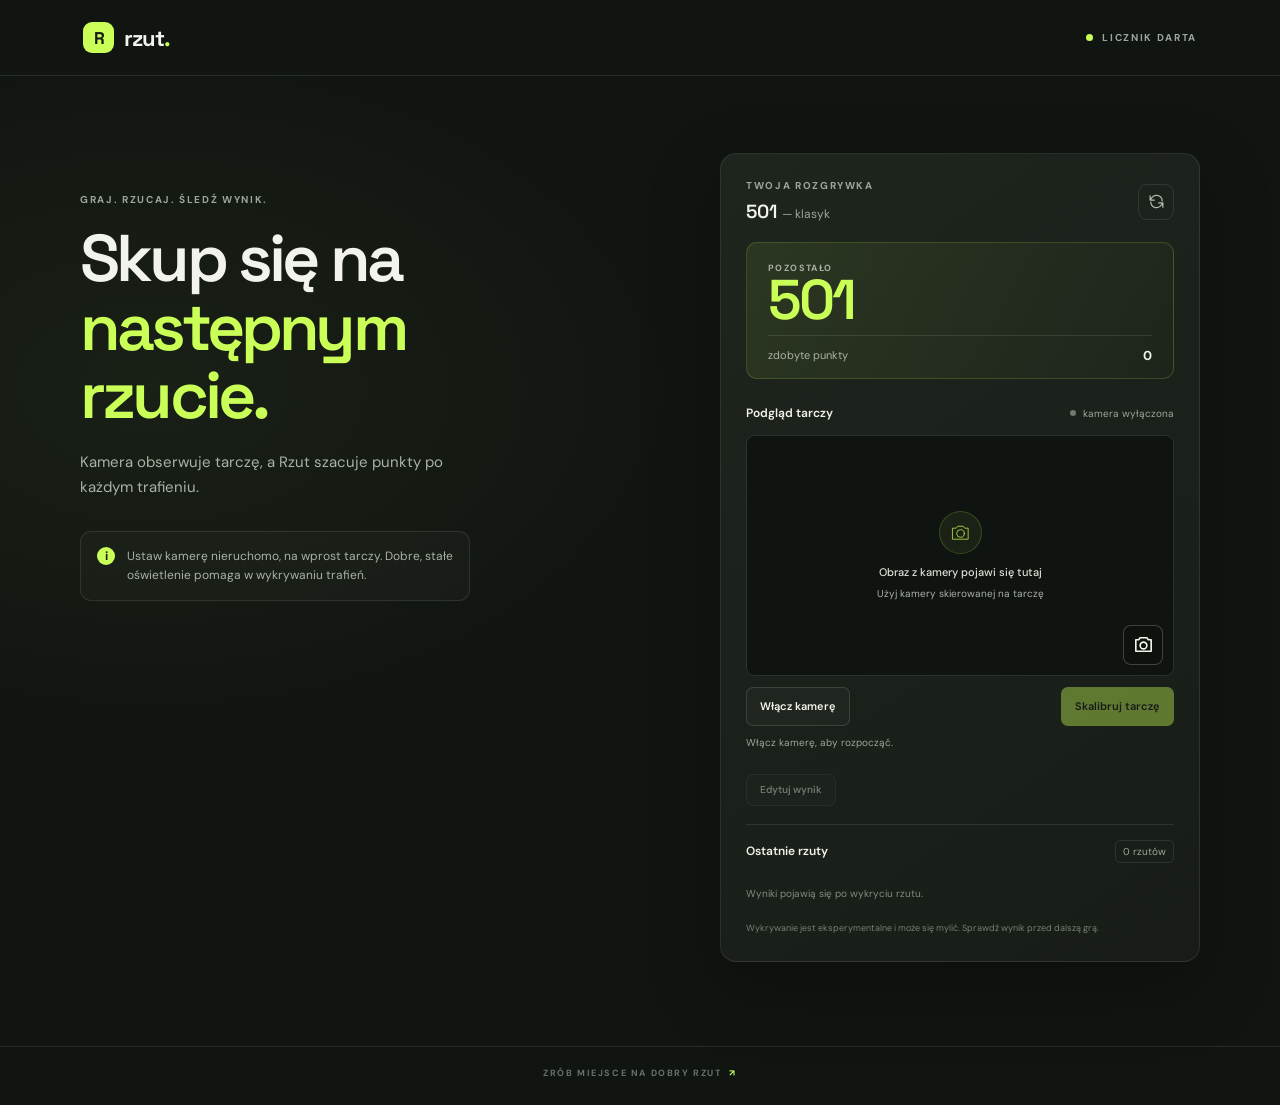
==== index.html @ 238c0f85 "Add files via upload" ====
<!doctype html>
<html lang="pl">
<head>
  <meta charset="utf-8">
  <meta name="viewport" content="width=device-width, initial-scale=1">
  <meta name="theme-color" content="#111511">
  <title>Rzut — licznik darta</title>
  <link rel="stylesheet" href="style.css">
</head>
<body>
  <header class="topbar">
    <a class="brand" href="#" aria-label="Rzut — strona główna">
      <span class="brand-mark" aria-hidden="true">R</span>
      <span>rzut<span class="brand-dot">.</span></span>
    </a>
    <span class="topbar-note"><span class="status-dot"></span> LICZNIK DARTA</span>
  </header>

  <main class="layout">
    <section class="intro">
      <p class="eyebrow">GRAJ. RZUCAJ. ŚLEDŹ WYNIK.</p>
      <h1>Skup się na<br><span>następnym rzucie.</span></h1>
      <p class="intro-copy">Kamera obserwuje tarczę, a Rzut szacuje punkty po każdym trafieniu.</p>
      <div class="camera-note">
        <span class="note-icon" aria-hidden="true">i</span>
        <p>Ustaw kamerę nieruchomo, na wprost tarczy. Dobre, stałe oświetlenie pomaga w wykrywaniu trafień.</p>
      </div>
    </section>

    <section class="game-card" aria-label="Licznik punktów darta">
      <div class="card-heading">
        <div>
          <p class="eyebrow">TWOJA ROZGRYWKA</p>
          <h2>501 <span>— klasyk</span></h2>
        </div>
        <button class="icon-button" id="resetButton" type="button" aria-label="Resetuj wynik" title="Resetuj wynik">
          <svg viewBox="0 0 24 24" aria-hidden="true"><path d="M20 11a8.1 8.1 0 0 0-14.9-4L3 10m0-6v6h6M4 13a8.1 8.1 0 0 0 14.9 4L21 14m0 6v-6h-6"/></svg>
        </button>
      </div>

      <div class="score-panel">
        <div class="score-label">POZOSTAŁO</div>
        <div class="score-value" id="remainingScore">501</div>
        <div class="score-bottom">
          <span>zdobyte punkty</span>
          <strong id="totalScore">0</strong>
        </div>
      </div>

      <div class="camera-section">
        <div class="section-title">
          <h3>Podgląd tarczy</h3>
          <span class="camera-state" id="cameraState"><span class="state-dot"></span> kamera wyłączona</span>
        </div>
        <div class="camera-frame" id="cameraFrame">
          <video id="video" autoplay muted playsinline aria-label="Podgląd z kamery"></video>
          <canvas id="overlay" aria-label="Obszar kalibracji tarczy"></canvas>
          <div class="camera-placeholder" id="cameraPlaceholder">
            <div class="camera-icon" aria-hidden="true">
              <svg viewBox="0 0 48 48"><path d="M8 15h7l3-4h12l3 4h7v23H8z"/><circle cx="24" cy="26" r="8"/></svg>
            </div>
            <strong>Obraz z kamery pojawi się tutaj</strong>
            <span>Użyj kamery skierowanej na tarczę</span>
          </div>
          <div class="camera-badge" id="cameraBadge"><span class="state-dot"></span> LIVE</div>
          <div class="zoom-popover" id="zoomPopover" hidden>
            <label class="zoom-control" for="zoomSlider">
              <span>Zoom</span>
              <output id="zoomValue" for="zoomSlider">1.0×</output>
              <input id="zoomSlider" type="range" min="1" max="3" step="0.1" value="1" aria-label="Powiększenie podglądu kamery">
            </label>
          </div>
          <button class="camera-zoom-button" id="zoomButton" type="button" aria-label="Pokaż ustawienia zoomu" aria-expanded="false" aria-controls="zoomPopover" title="Ustawienia zoomu">
            <svg viewBox="0 0 24 24" aria-hidden="true"><path d="M4 7h3l1.5-2h7L17 7h3v12H4z"/><circle cx="12" cy="13" r="3.5"/></svg>
          </button>
        </div>
        <div class="camera-actions">
          <button class="button button-secondary" id="cameraButton" type="button">Włącz kamerę</button>
          <button class="button button-primary" id="calibrateButton" type="button" disabled>Skalibruj tarczę</button>
        </div>
        <p class="status-message" id="statusMessage" role="status" aria-live="polite">Włącz kamerę, aby rozpocząć.</p>
        <div class="score-edit">
          <button class="button button-secondary" id="editScoreButton" type="button" disabled>Edytuj wynik</button>
          <form class="score-edit-form" id="scoreEditForm" hidden>
            <label for="scoreEditInput">Nowy wynik ostatniego rzutu</label>
            <div class="score-edit-controls">
              <input id="scoreEditInput" type="number" min="0" max="60" step="1" inputmode="numeric" required>
              <button class="button button-primary" type="submit">Zapisz</button>
              <button class="button button-secondary" id="cancelEditButton" type="button">Anuluj</button>
            </div>
          </form>
        </div>
      </div>

      <div class="history-section">
        <div class="section-title">
          <h3>Ostatnie rzuty</h3>
          <span class="throw-count"><span id="throwCount">0</span> rzutów</span>
        </div>
        <ol class="throw-list" id="throwList">
          <li class="empty-history">Wyniki pojawią się po wykryciu rzutu.</li>
        </ol>
      </div>
      <p class="disclaimer">Wykrywanie jest eksperymentalne i może się mylić. Sprawdź wynik przed dalszą grą.</p>
    </section>
  </main>
  <footer>ZRÓB MIEJSCE NA DOBRY RZUT <span aria-hidden="true">↗</span></footer>

  <script>
    (() => {
      const video = document.querySelector("#video");
      const overlay = document.querySelector("#overlay");
      const ctx = overlay.getContext("2d");
      const processCanvas = document.createElement("canvas");
      const processCtx = processCanvas.getContext("2d", { willReadFrequently: true });
      const cameraButton = document.querySelector("#cameraButton");
      const calibrateButton = document.querySelector("#calibrateButton");
      const zoomButton = document.querySelector("#zoomButton");
      const zoomPopover = document.querySelector("#zoomPopover");
      const zoomSlider = document.querySelector("#zoomSlider");
      const zoomValue = document.querySelector("#zoomValue");
      const cameraState = document.querySelector("#cameraState");
      const cameraBadge = document.querySelector("#cameraBadge");
      const placeholder = document.querySelector("#cameraPlaceholder");
      const statusMessage = document.querySelector("#statusMessage");
      const editScoreButton = document.querySelector("#editScoreButton");
      const scoreEditForm = document.querySelector("#scoreEditForm");
      const scoreEditInput = document.querySelector("#scoreEditInput");
      const throwList = document.querySelector("#throwList");
      const wedges = [20, 1, 18, 4, 13, 6, 10, 15, 2, 17, 3, 19, 7, 16, 8, 11, 14, 9, 12, 5];
      let stream = null;
      let animationFrame = 0;
      let previousFrame = null;
      let baseline = null;
      let board = null;
      let calibrationPoints = [];
      let calibrationStep = -1;
      let stableFrames = 0;
      let candidatePoint = null;
      let candidateStartedAt = 0;
      let candidateMissFrames = 0;
      let throws = [];
      let totalThrows = 0;
      let total = 0;
      let remaining = 501;

      function updateZoom() {
        const zoom = Number(zoomSlider.value);
        const transform = `scale(${zoom})`;
        video.style.transform = transform;
        overlay.style.transform = transform;
        zoomValue.value = `${zoom.toFixed(1)}×`;
        zoomValue.textContent = zoomValue.value;
      }

      function setStatus(message, kind = "") {
        statusMessage.textContent = message;
        statusMessage.className = `status-message${kind ? ` ${kind}` : ""}`;
      }

      function setCameraStatus(ready) {
        cameraState.innerHTML = `<span class="state-dot"></span> ${ready ? "kamera aktywna" : "kamera wyłączona"}`;
        cameraBadge.classList.toggle("visible", ready);
        placeholder.classList.toggle("hidden", ready);
        cameraButton.textContent = ready ? "Wyłącz kamerę" : "Włącz kamerę";
      }

      function fitCanvas() {
        if (!video.videoWidth || !video.videoHeight) return;
        overlay.width = video.videoWidth;
        overlay.height = video.videoHeight;
        processCanvas.width = Math.min(480, video.videoWidth);
        processCanvas.height = Math.round(processCanvas.width * video.videoHeight / video.videoWidth);
        previousFrame = null;
        baseline = null;
        drawBoardGuide();
      }

      function drawBoardGuide() {
        ctx.clearRect(0, 0, overlay.width, overlay.height);
        if (board) {
          ctx.save();
          ctx.strokeStyle = "rgba(201, 255, 87, .92)";
          ctx.lineWidth = Math.max(2, overlay.width / 450);
          ctx.setLineDash([8, 7]);
          ctx.beginPath();
          ctx.arc(board.x, board.y, board.radius, 0, Math.PI * 2);
          ctx.stroke();
          ctx.setLineDash([]);
          ctx.beginPath();
          ctx.arc(board.x, board.y, Math.max(5, overlay.width / 180), 0, Math.PI * 2);
          ctx.stroke();
          ctx.restore();
        }

        calibrationPoints.forEach((point, index) => {
          ctx.beginPath();
          ctx.fillStyle = "#c9ff57";
          ctx.strokeStyle = "#111511";
          ctx.lineWidth = Math.max(2, overlay.width / 500);
          ctx.arc(point.x, point.y, Math.max(7, overlay.width / 100), 0, Math.PI * 2);
          ctx.fill();
          ctx.stroke();
          ctx.fillStyle = "#111511";
          ctx.font = `700 ${Math.max(9, overlay.width / 75)}px sans-serif`;
          ctx.textAlign = "center";
          ctx.textBaseline = "middle";
          ctx.fillText(String(index + 1), point.x, point.y);
        });

      }

      function sourcePoint(event) {
        const rect = overlay.getBoundingClientRect();
        const scale = Math.min(rect.width / overlay.width, rect.height / overlay.height);
        const drawnWidth = overlay.width * scale;
        const drawnHeight = overlay.height * scale;
        const offsetX = (rect.width - drawnWidth) / 2;
        const offsetY = (rect.height - drawnHeight) / 2;
        return {
          x: (event.clientX - rect.left - offsetX) / scale,
          y: (event.clientY - rect.top - offsetY) / scale
        };
      }

      overlay.addEventListener("click", event => {
        const point = sourcePoint(event);
        if (point.x < 0 || point.y < 0 || point.x > overlay.width || point.y > overlay.height) return;
        if (calibrationStep < 0) return;
        calibrationPoints.push(point);
        calibrationStep++;

        if (calibrationStep === 1) {
          drawBoardGuide();
          setStatus("2/3: kliknij zewnętrzną krawędź podwójnego pierścienia tarczy.");
        } else if (calibrationStep === 2) {
          const [center, edge] = calibrationPoints;
          const radius = Math.hypot(edge.x - center.x, edge.y - center.y);
          const minRadius = Math.max(4, Math.min(10, Math.min(overlay.width, overlay.height) * 0.005));
          if (radius < minRadius) {
            calibrationPoints = [];
            calibrationStep = 0;
            drawBoardGuide();
            setStatus("Punkty są zbyt blisko. Kliknij ponownie środek, a potem krawędź tarczy dalej od niego.", "error");
            return;
          }
          drawBoardGuide();
          setStatus("3/3: kliknij środek pola 20 (na godzinie 12).");
        } else {
          const [center, edge, top] = calibrationPoints;
          const radius = Math.hypot(edge.x - center.x, edge.y - center.y);
          board = {
            x: center.x, y: center.y, radius,
            topAngle: Math.atan2(top.x - center.x, center.y - top.y)
          };
          calibrationStep = -1;
          calibrationPoints = [];
          fitCanvas();
          captureBaseline();
          setStatus("Gotowe. Rzuć jedną lotkę — wynik zostanie oszacowany automatycznie.", "success");
        }
      });

      function beginCalibration() {
        if (!stream) return;
        board = null;
        calibrationPoints = [];
        calibrationStep = 0;
        drawBoardGuide();
        setStatus("1/3: kliknij środek tarczy w podglądzie.");
      }

      function captureBaseline() {
        if (!stream || !board) return;
        processCtx.drawImage(video, 0, 0, processCanvas.width, processCanvas.height);
        baseline = processCtx.getImageData(0, 0, processCanvas.width, processCanvas.height);
        previousFrame = baseline;
        stableFrames = 0;
        candidatePoint = null;
        candidateStartedAt = 0;
        candidateMissFrames = 0;
      }

      function getBoardPoint(x, y) {
        const scaleX = processCanvas.width / overlay.width;
        const scaleY = processCanvas.height / overlay.height;
        const cx = board.x * scaleX;
        const cy = board.y * scaleY;
        const radius = board.radius * scaleX;
        const dx = x - cx;
        const dy = y - cy;
        return { cx, cy, radius, dx, dy, distance: Math.hypot(dx, dy) };
      }

      function analyze(current, previous) {
        if (!baseline || !board) return null;
        const w = processCanvas.width;
        const h = processCanvas.height;
        const pixels = current.data;
        const base = baseline.data;
        const prev = previous.data;
        const mask = new Uint8Array(w * h);
        const scaleX = w / overlay.width;
        const scaleY = h / overlay.height;
        const cx = board.x * scaleX;
        const cy = board.y * scaleY;
        const radius = board.radius * scaleX;
        const minX = Math.max(0, Math.floor(cx - radius));
        const maxX = Math.min(w - 1, Math.ceil(cx + radius));
        const minY = Math.max(0, Math.floor(cy - radius));
        const maxY = Math.min(h - 1, Math.ceil(cy + radius));
        let changed = 0;
        let moving = 0;

        for (let y = minY; y <= maxY; y++) {
          for (let x = minX; x <= maxX; x++) {
            const dx = x - cx;
            const dy = y - cy;
            if (dx * dx + dy * dy > radius * radius) continue;
            const i = (y * w + x) * 4;
            const diffBase = Math.max(
              Math.abs(pixels[i] - base[i]),
              Math.abs(pixels[i + 1] - base[i + 1]),
              Math.abs(pixels[i + 2] - base[i + 2])
            );
            if (diffBase > 24) {
              mask[y * w + x] = 1;
              changed++;
            }
            const diffPrev = Math.max(
              Math.abs(pixels[i] - prev[i]),
              Math.abs(pixels[i + 1] - prev[i + 1]),
              Math.abs(pixels[i + 2] - prev[i + 2])
            );
            if (diffPrev > 24) moving++;
          }
        }

        const visited = new Uint8Array(w * h);
        const queue = new Int32Array(w * h);
        let best = null;
        const maxArea = Math.max(50, Math.PI * radius * radius * 0.1);
        for (let start = 0; start < mask.length; start++) {
          if (!mask[start] || visited[start]) continue;
          let head = 0;
          let tail = 0;
          let sumX = 0;
          let sumY = 0;
          let tipX = 0;
          let tipY = 0;
          let tipDistance = -Infinity;
          queue[tail++] = start;
          visited[start] = 1;
          while (head < tail) {
            const index = queue[head++];
            const x = index % w;
            const y = Math.floor(index / w);
            sumX += x;
            sumY += y;
            const distanceToCenter = (x - cx) ** 2 + (y - cy) ** 2;
            if (distanceToCenter > tipDistance) {
              tipDistance = distanceToCenter;
              tipX = x;
              tipY = y;
            }
            for (let oy = -1; oy <= 1; oy++) {
              for (let ox = -1; ox <= 1; ox++) {
                if (!ox && !oy) continue;
                const nx = x + ox;
                const ny = y + oy;
                if (nx < minX || nx > maxX || ny < minY || ny > maxY) continue;
                const next = ny * w + nx;
                if (mask[next] && !visited[next]) {
                  visited[next] = 1;
                  queue[tail++] = next;
                }
              }
            }
          }
          if (tail >= 3 && tail <= maxArea && (!best || tail > best.area)) {
            best = { area: tail, x: tipX, y: tipY };
          }
        }
        return { changed, moving, best, radius };
      }

      function estimateScore(point) {
        const factor = Math.hypot(point.x - board.x, point.y - board.y) / board.radius;
        const angle = Math.atan2(point.x - board.x, board.y - point.y);
        const relative = (angle - board.topAngle + Math.PI * 2) % (Math.PI * 2);
        const segment = wedges[Math.floor((relative + Math.PI / 20) / (Math.PI / 10)) % 20];
        if (factor <= 0.016) return { score: 50, label: "BULL", segment };
        if (factor <= 0.063) return { score: 25, label: "25", segment };
        if (factor >= 0.94 && factor <= 1.04) return { score: segment * 2, label: `D${segment}`, segment };
        if (factor >= 0.57 && factor <= 0.63) return { score: segment * 3, label: `T${segment}`, segment };
        if (factor > 1.04) return { score: 0, label: "MISS", segment };
        return { score: segment, label: String(segment), segment };
      }

      function recordThrow(result) {
        throws.unshift({ ...result, time: new Date() });
        if (throws.length > 12) throws.pop();
        totalThrows++;
        total += result.score;
        remaining = Math.max(0, remaining - result.score);
        editScoreButton.disabled = false;
        scoreEditInput.value = String(result.score);
        document.querySelector("#totalScore").textContent = total;
        document.querySelector("#remainingScore").textContent = remaining;
        document.querySelector("#throwCount").textContent = totalThrows;
        renderThrows();
      }

      function renderThrows() {
        throwList.replaceChildren();
        if (!throws.length) {
          const empty = document.createElement("li");
          empty.className = "empty-history";
          empty.textContent = "Wyniki pojawią się po wykryciu rzutu.";
          throwList.append(empty);
          return;
        }
        throws.forEach((item, index) => {
          const li = document.createElement("li");
          li.className = "throw-item";
          const number = document.createElement("span");
          number.className = "throw-number";
          number.textContent = String(throws.length - index).padStart(2, "0");
          const name = document.createElement("span");
          name.className = "throw-name";
          name.textContent = item.label;
          const time = document.createElement("time");
          time.className = "throw-time";
          time.textContent = item.time.toLocaleTimeString("pl-PL", { hour: "2-digit", minute: "2-digit" });
          const score = document.createElement("strong");
          score.className = "throw-score";
          score.textContent = `+${item.score}`;
          li.append(number, name, time, score);
          throwList.append(li);
        });
      }

      function tick() {
        if (!stream) return;
        animationFrame = requestAnimationFrame(tick);
        if (video.readyState < 2 || !processCanvas.width || !processCanvas.height) return;
        processCtx.drawImage(video, 0, 0, processCanvas.width, processCanvas.height);
        const current = processCtx.getImageData(0, 0, processCanvas.width, processCanvas.height);
        if (baseline && board && previousFrame) {
          const found = analyze(current, previousFrame);
          const boardArea = Math.PI * found.radius * found.radius;
          const enoughChange = Boolean(found.best);
          const mostlyStill = found.moving < Math.max(100, boardArea * 0.08);
          if (enoughChange && mostlyStill) {
            candidateMissFrames = 0;
            if (!candidatePoint) {
              candidatePoint = { x: found.best.x, y: found.best.y };
              stableFrames = 1;
              candidateStartedAt = performance.now();
              setStatus("Wykryto możliwe trafienie. Sprawdzam pozycję przez 2 sekundy…");
            } else {
              const distance = Math.hypot(found.best.x - candidatePoint.x, found.best.y - candidatePoint.y);
              if (distance > found.radius * 0.35) {
                candidatePoint = { x: found.best.x, y: found.best.y };
                stableFrames = 1;
                candidateStartedAt = performance.now();
                setStatus("Pozycja trafienia się zmieniła. Sprawdzam ją przez 2 sekundy…");
              } else {
                candidatePoint.x = candidatePoint.x * 0.8 + found.best.x * 0.2;
                candidatePoint.y = candidatePoint.y * 0.8 + found.best.y * 0.2;
                stableFrames++;
              }
            }
          } else if (candidatePoint && !found.best && candidateMissFrames < 8) {
            candidateMissFrames++;
          } else {
            stableFrames = 0;
            candidatePoint = null;
            candidateStartedAt = 0;
            candidateMissFrames = 0;
          }
          if (candidatePoint && stableFrames >= 5
            && performance.now() - candidateStartedAt >= 2000) {
            const hit = estimateScore({
              x: candidatePoint.x * overlay.width / processCanvas.width,
              y: candidatePoint.y * overlay.height / processCanvas.height
            });
            recordThrow(hit);
            baseline = current;
            stableFrames = 0;
            candidatePoint = null;
            candidateStartedAt = 0;
            candidateMissFrames = 0;
            setStatus(`Automatycznie naliczono: ${hit.label} · ${hit.score} pkt. Jeśli trzeba, popraw ostatni wynik poniżej.`, "success");
          }
        }
        previousFrame = current;
      }

      cameraButton.addEventListener("click", async () => {
        if (stream) {
          cancelAnimationFrame(animationFrame);
          stream.getTracks().forEach(track => track.stop());
          stream = null;
          video.srcObject = null;
          board = null;
          baseline = null;
          calibrationStep = -1;
          drawBoardGuide();
          setCameraStatus(false);
          calibrateButton.disabled = true;
          setStatus("Włącz kamerę, aby rozpocząć.");
          return;
        }
        if (!navigator.mediaDevices?.getUserMedia) {
          setStatus("Ta przeglądarka nie udostępnia kamery. Otwórz stronę przez HTTPS lub localhost.", "error");
          return;
        }
        try {
          stream = await navigator.mediaDevices.getUserMedia({ video: { facingMode: "environment" }, audio: false });
          video.srcObject = stream;
          await video.play();
          fitCanvas();
          setCameraStatus(true);
          calibrateButton.disabled = false;
          setStatus("Ustaw tarczę w kadrze, a następnie rozpocznij kalibrację.");
          animationFrame = requestAnimationFrame(tick);
        } catch (error) {
          stream = null;
          setStatus(error.name === "NotAllowedError"
            ? "Brak zgody na dostęp do kamery. Zezwól przeglądarce na jej użycie."
            : "Nie udało się uruchomić kamery. Sprawdź, czy jest podłączona i dostępna.", "error");
        }
      });

      calibrateButton.addEventListener("click", beginCalibration);
      editScoreButton.addEventListener("click", () => {
        if (!throws.length) return;
        scoreEditInput.value = String(throws[0].score);
        scoreEditForm.hidden = !scoreEditForm.hidden;
        if (!scoreEditForm.hidden) scoreEditInput.focus();
      });
      scoreEditForm.addEventListener("submit", event => {
        event.preventDefault();
        if (!throws.length || !scoreEditForm.reportValidity()) return;
        const newScore = Number(scoreEditInput.value);
        if (!Number.isInteger(newScore) || newScore < 0 || newScore > 60) {
          scoreEditInput.setCustomValidity("Wpisz wynik od 0 do 60.");
          scoreEditInput.reportValidity();
          return;
        }
        scoreEditInput.setCustomValidity("");
        const lastThrow = throws[0];
        total += newScore - lastThrow.score;
        lastThrow.score = newScore;
        lastThrow.label = "Ręcznie";
        remaining = Math.max(0, 501 - total);
        document.querySelector("#totalScore").textContent = total;
        document.querySelector("#remainingScore").textContent = remaining;
        renderThrows();
        scoreEditForm.hidden = true;
        setStatus(`Poprawiono wynik ostatniego rzutu na ${newScore} pkt.`, "success");
      });
      scoreEditInput.addEventListener("input", () => {
        scoreEditInput.setCustomValidity("");
      });
      document.querySelector("#cancelEditButton").addEventListener("click", () => {
        scoreEditForm.hidden = true;
      });
      zoomButton.addEventListener("click", () => {
        const isOpen = zoomButton.getAttribute("aria-expanded") !== "true";
        zoomButton.setAttribute("aria-expanded", String(isOpen));
        zoomButton.setAttribute("aria-label", isOpen ? "Ukryj ustawienia zoomu" : "Pokaż ustawienia zoomu");
        zoomPopover.hidden = !isOpen;
      });
      zoomSlider.addEventListener("input", updateZoom);
      document.querySelector("#resetButton").addEventListener("click", () => {
        throws = [];
        totalThrows = 0;
        total = 0;
        remaining = 501;
        editScoreButton.disabled = true;
        scoreEditForm.hidden = true;
        document.querySelector("#totalScore").textContent = "0";
        document.querySelector("#remainingScore").textContent = "501";
        document.querySelector("#throwCount").textContent = "0";
        renderThrows();
        if (board) captureBaseline();
        setStatus(board ? "Wynik wyzerowany. Rzuć następną lotkę." : "Wynik wyzerowany. Włącz i skalibruj kamerę.");
      });

      window.addEventListener("resize", drawBoardGuide);
      video.addEventListener("loadedmetadata", fitCanvas);
      updateZoom();
    })();
  </script>
</body>
</html>
---- style.css ----
@import url("https://fonts.googleapis.com/css2?family=DM+Sans:wght@400;500;600;700&family=Space+Grotesk:wght@400;500;600;700&display=swap");

:root {
  color-scheme: dark;
  --background: #111511;
  --surface: #191e19;
  --surface-light: #202720;
  --text: #f2f3ec;
  --muted: #9da69b;
  --lime: #c9ff57;
  --line: rgba(235, 242, 229, .1);
  font-family: "DM Sans", sans-serif;
}

* {
  box-sizing: border-box;
}

body {
  min-width: 320px;
  min-height: 100vh;
  margin: 0;
  color: var(--text);
  background:
    radial-gradient(ellipse at 12% 35%, rgba(84, 111, 58, .12), transparent 34rem),
    var(--background);
}

button {
  font: inherit;
}

.topbar {
  height: 76px;
  padding: 0 max(6.5vw, 24px);
  display: flex;
  align-items: center;
  justify-content: space-between;
  border-bottom: 1px solid var(--line);
}

.brand {
  display: inline-flex;
  align-items: center;
  gap: 10px;
  color: var(--text);
  font: 700 22px "Space Grotesk", sans-serif;
  letter-spacing: -1px;
  text-decoration: none;
}

.brand-mark {
  width: 31px;
  height: 31px;
  display: grid;
  place-items: center;
  color: #141811;
  background: var(--lime);
  border-radius: 9px;
  font-size: 17px;
  letter-spacing: -1px;
}

.brand-dot {
  color: var(--lime);
}

.topbar-note,
.eyebrow {
  color: var(--muted);
  font-size: 10px;
  font-weight: 700;
  letter-spacing: 1.65px;
}

.topbar-note {
  display: flex;
  align-items: center;
  gap: 9px;
}

.status-dot,
.state-dot {
  width: 7px;
  height: 7px;
  display: inline-block;
  flex: 0 0 auto;
  background: var(--lime);
  border-radius: 50%;
}

.layout {
  width: min(1120px, calc(100% - 48px));
  margin: 0 auto;
  padding: 77px 0 84px;
  display: grid;
  grid-template-columns: minmax(0, 1fr) minmax(390px, 480px);
  align-items: start;
  gap: clamp(44px, 9vw, 125px);
}

.intro {
  padding-top: 40px;
}

.eyebrow {
  margin: 0 0 18px;
}

h1,
h2,
h3,
p {
  margin-top: 0;
}

h1 {
  margin-bottom: 20px;
  font: 600 clamp(45px, 5.3vw, 66px)/1.04 "Space Grotesk", sans-serif;
  letter-spacing: -3.8px;
}

h1 span {
  color: var(--lime);
}

.intro-copy {
  max-width: 390px;
  margin-bottom: 30px;
  color: #aab1a6;
  font-size: 15px;
  line-height: 1.7;
}

.camera-note {
  max-width: 390px;
  padding: 15px 16px;
  display: flex;
  align-items: flex-start;
  gap: 12px;
  border: 1px solid var(--line);
  border-radius: 11px;
  background: rgba(255, 255, 255, .025);
}

.note-icon {
  width: 18px;
  height: 18px;
  display: grid;
  flex: 0 0 auto;
  place-items: center;
  color: #151a13;
  background: var(--lime);
  border-radius: 50%;
  font-size: 12px;
  font-weight: 700;
}

.camera-note p {
  margin: 0;
  color: #aab1a6;
  font-size: 12px;
  line-height: 1.6;
}

.game-card {
  padding: 25px;
  border: 1px solid rgba(238, 245, 232, .09);
  border-radius: 16px;
  background: linear-gradient(145deg, rgba(31, 38, 30, .98), rgba(24, 29, 24, .98));
  box-shadow: 0 24px 70px rgba(0, 0, 0, .28);
}

.card-heading,
.section-title,
.score-bottom,
.camera-actions {
  display: flex;
  align-items: center;
  justify-content: space-between;
}

.card-heading {
  margin-bottom: 18px;
}

.card-heading .eyebrow {
  margin-bottom: 7px;
}

h2 {
  margin: 0;
  font: 600 19px "Space Grotesk", sans-serif;
}

h2 span {
  color: var(--muted);
  font: 400 12px "DM Sans", sans-serif;
}

.icon-button {
  width: 36px;
  height: 36px;
  display: grid;
  place-items: center;
  color: #b7c0b4;
  border: 1px solid var(--line);
  border-radius: 9px;
  background: transparent;
  cursor: pointer;
  transition: color .18s, border-color .18s, background .18s;
}

.icon-button:hover {
  color: var(--lime);
  border-color: rgba(201, 255, 87, .4);
  background: rgba(201, 255, 87, .06);
}

.icon-button svg {
  width: 17px;
  fill: none;
  stroke: currentColor;
  stroke-linecap: round;
  stroke-linejoin: round;
  stroke-width: 1.7;
}

.score-panel {
  margin-bottom: 24px;
  padding: 19px 21px 14px;
  border: 1px solid rgba(201, 255, 87, .16);
  border-radius: 11px;
  background: linear-gradient(115deg, rgba(201, 255, 87, .085), rgba(201, 255, 87, .015));
}

.score-label {
  color: #aab1a6;
  font-size: 9px;
  font-weight: 700;
  letter-spacing: 1.4px;
}

.score-value {
  margin: -1px 0 7px;
  color: var(--lime);
  font: 600 56px/.98 "Space Grotesk", sans-serif;
  letter-spacing: -3px;
}

.score-bottom {
  padding-top: 11px;
  border-top: 1px solid rgba(239, 247, 232, .1);
  color: #aab1a6;
  font-size: 11px;
}

.score-bottom strong {
  color: var(--text);
  font-size: 13px;
}

.section-title {
  min-height: 21px;
  margin-bottom: 11px;
}

.section-title h3 {
  margin: 0;
  font-size: 12px;
  font-weight: 600;
}

.camera-state,
.throw-count {
  color: var(--muted);
  font-size: 10px;
}

.camera-state {
  display: flex;
  align-items: center;
  gap: 7px;
}

.camera-state .state-dot {
  width: 6px;
  height: 6px;
  background: #717a70;
}

.camera-state:has(+ *) {
  white-space: nowrap;
}

.camera-frame {
  position: relative;
  width: 100%;
  aspect-ratio: 16 / 9;
  overflow: hidden;
  border: 1px solid rgba(255, 255, 255, .12);
  border-radius: 9px;
  background:
    linear-gradient(135deg, rgba(255, 255, 255, .025) 25%, transparent 25%) 0 0 / 16px 16px,
    linear-gradient(225deg, rgba(255, 255, 255, .025) 25%, transparent 25%) 0 0 / 16px 16px,
    #101410;
}

.camera-frame video,
.camera-frame canvas {
  position: absolute;
  inset: 0;
  width: 100%;
  height: 100%;
  object-fit: contain;
}

.camera-frame video {
  background: #101410;
}

.camera-frame canvas {
  z-index: 1;
  cursor: crosshair;
}

.camera-frame video,
.camera-frame canvas {
  transform-origin: center;
  transition: transform .12s ease-out;
}

.camera-placeholder {
  position: absolute;
  z-index: 2;
  inset: 0;
  display: flex;
  flex-direction: column;
  align-items: center;
  justify-content: center;
  gap: 8px;
  color: #aab1a6;
  pointer-events: none;
}

.camera-placeholder.hidden {
  display: none;
}

.camera-placeholder strong {
  color: #dce2d7;
  font-size: 11px;
  font-weight: 500;
}

.camera-placeholder > span {
  font-size: 10px;
}

.camera-icon {
  width: 43px;
  height: 43px;
  margin-bottom: 3px;
  display: grid;
  place-items: center;
  color: var(--lime);
  border: 1px solid rgba(201, 255, 87, .18);
  border-radius: 50%;
  background: rgba(201, 255, 87, .06);
}

.camera-icon svg {
  width: 23px;
  fill: none;
  stroke: currentColor;
  stroke-linecap: round;
  stroke-linejoin: round;
  stroke-width: 1.5;
}

.camera-badge {
  position: absolute;
  z-index: 3;
  top: 10px;
  left: 10px;
  padding: 5px 8px;
  display: none;
  align-items: center;
  gap: 6px;
  color: white;
  border-radius: 4px;
  background: rgba(15, 19, 14, .75);
  font-size: 8px;
  font-weight: 700;
  letter-spacing: .8px;
  pointer-events: none;
}

.camera-badge.visible {
  display: flex;
}

.camera-badge .state-dot {
  width: 6px;
  height: 6px;
  box-shadow: 0 0 9px var(--lime);
}

.camera-zoom-button {
  position: absolute;
  z-index: 4;
  right: 10px;
  bottom: 10px;
  width: 40px;
  height: 40px;
  display: grid;
  place-items: center;
  color: var(--text);
  border: 1px solid rgba(255, 255, 255, .2);
  border-radius: 8px;
  background: rgba(15, 19, 14, .82);
  cursor: pointer;
  transition: color .18s, border-color .18s, background .18s;
}

.camera-zoom-button:hover,
.camera-zoom-button[aria-expanded="true"] {
  color: var(--lime);
  border-color: rgba(201, 255, 87, .5);
  background: rgba(15, 19, 14, .95);
}

.camera-zoom-button:focus-visible {
  outline: 2px solid var(--lime);
  outline-offset: 2px;
}

.camera-zoom-button svg {
  width: 23px;
  fill: none;
  stroke: currentColor;
  stroke-linecap: round;
  stroke-linejoin: round;
  stroke-width: 1.7;
}

.zoom-popover {
  position: absolute;
  z-index: 4;
  right: 10px;
  bottom: 53px;
  padding: 10px 12px;
  border: 1px solid rgba(255, 255, 255, .14);
  border-radius: 8px;
  background: rgba(15, 19, 14, .94);
  box-shadow: 0 8px 24px rgba(0, 0, 0, .28);
}

.zoom-popover[hidden] {
  display: none;
}

.camera-actions {
  gap: 9px;
  margin-top: 11px;
  align-items: flex-end;
}

.zoom-control {
  width: 150px;
  display: grid;
  grid-template-columns: 1fr auto;
  align-items: center;
  gap: 4px 8px;
  color: #aab1a6;
  font-size: 10px;
}

.zoom-control output {
  color: var(--lime);
  font-variant-numeric: tabular-nums;
}

.zoom-control input {
  width: 100%;
  height: 13px;
  grid-column: 1 / -1;
  margin: 0;
  accent-color: var(--lime);
  cursor: pointer;
}

.button {
  min-height: 39px;
  padding: 0 13px;
  border: 1px solid transparent;
  border-radius: 7px;
  font-size: 11px;
  font-weight: 600;
  cursor: pointer;
  transition: background .18s, color .18s, border-color .18s, opacity .18s;
}

.button:disabled {
  opacity: .4;
  cursor: not-allowed;
}

.button-secondary {
  color: var(--text);
  border-color: rgba(238, 245, 232, .14);
  background: rgba(255, 255, 255, .025);
}

.button-secondary:hover:not(:disabled) {
  border-color: rgba(238, 245, 232, .35);
  background: rgba(255, 255, 255, .06);
}

.button-primary {
  color: #141811;
  background: var(--lime);
}

.button-primary:hover:not(:disabled) {
  background: #d8ff87;
}

.status-message {
  min-height: 28px;
  margin: 9px 0 19px;
  color: var(--muted);
  font-size: 10px;
  line-height: 1.5;
}

.status-message.success {
  color: var(--lime);
}

.status-message.error {
  color: #ff958e;
}

.score-edit-form[hidden] {
  display: none;
}

.score-edit {
  margin: -8px 0 18px;
}

.score-edit > .button {
  min-height: 32px;
  font-size: 10px;
}

.score-edit-form {
  margin-top: 9px;
  padding: 11px;
  border: 1px solid var(--line);
  border-radius: 8px;
  background: rgba(255, 255, 255, .025);
}

.score-edit-form label {
  display: block;
  margin-bottom: 8px;
  color: #aab1a6;
  font-size: 10px;
}

.score-edit-controls {
  display: flex;
  gap: 7px;
}

.score-edit-controls input {
  width: 68px;
  min-width: 0;
  padding: 0 8px;
  color: var(--text);
  border: 1px solid var(--line);
  border-radius: 6px;
  background: var(--background);
  font: 600 12px "Space Grotesk", sans-serif;
}

.score-edit-controls input:focus-visible {
  outline: 2px solid var(--lime);
  outline-offset: 1px;
}

.score-edit-controls .button {
  min-height: 32px;
  padding: 0 10px;
  font-size: 10px;
}

.history-section {
  padding-top: 15px;
  border-top: 1px solid var(--line);
}

.throw-count {
  padding: 4px 7px;
  border: 1px solid var(--line);
  border-radius: 5px;
}

.throw-list {
  max-height: 171px;
  margin: 0;
  padding: 0;
  overflow: auto;
  list-style: none;
}

.throw-item {
  min-height: 39px;
  display: grid;
  grid-template-columns: 31px 1fr 54px 43px;
  align-items: center;
  border-bottom: 1px solid rgba(235, 242, 229, .06);
  font-size: 11px;
}

.throw-number,
.throw-time {
  color: #828b80;
  font-size: 10px;
}

.throw-name {
  font-weight: 600;
}

.throw-score {
  justify-self: end;
  color: var(--lime);
  font: 600 13px "Space Grotesk", sans-serif;
}

.empty-history {
  padding: 13px 0 8px;
  color: #828b80;
  font-size: 10px;
}

.disclaimer {
  margin: 14px 0 0;
  color: #778075;
  font-size: 9px;
  line-height: 1.55;
}

footer {
  padding: 20px 24px 26px;
  color: #697267;
  border-top: 1px solid var(--line);
  text-align: center;
  font-size: 9px;
  font-weight: 700;
  letter-spacing: 1.6px;
}

footer span {
  margin-left: 4px;
  color: var(--lime);
}

@media (max-width: 820px) {
  .layout {
    max-width: 540px;
    padding-top: 47px;
    grid-template-columns: 1fr;
    gap: 34px;
  }

  .intro {
    padding-top: 0;
  }

  h1 {
    font-size: clamp(44px, 9vw, 60px);
  }
}

@media (max-width: 480px) {
  .topbar {
    height: 64px;
    padding: 0 20px;
  }

  .topbar-note {
    font-size: 8px;
  }

  .layout {
    width: calc(100% - 32px);
    padding: 37px 0 55px;
  }

  .game-card {
    padding: 17px;
  }

  .camera-frame {
    aspect-ratio: 4 / 3;
  }

  .camera-actions .button {
    padding: 0 9px;
    font-size: 10px;
  }

  .zoom-control {
    width: 140px;
  }
}
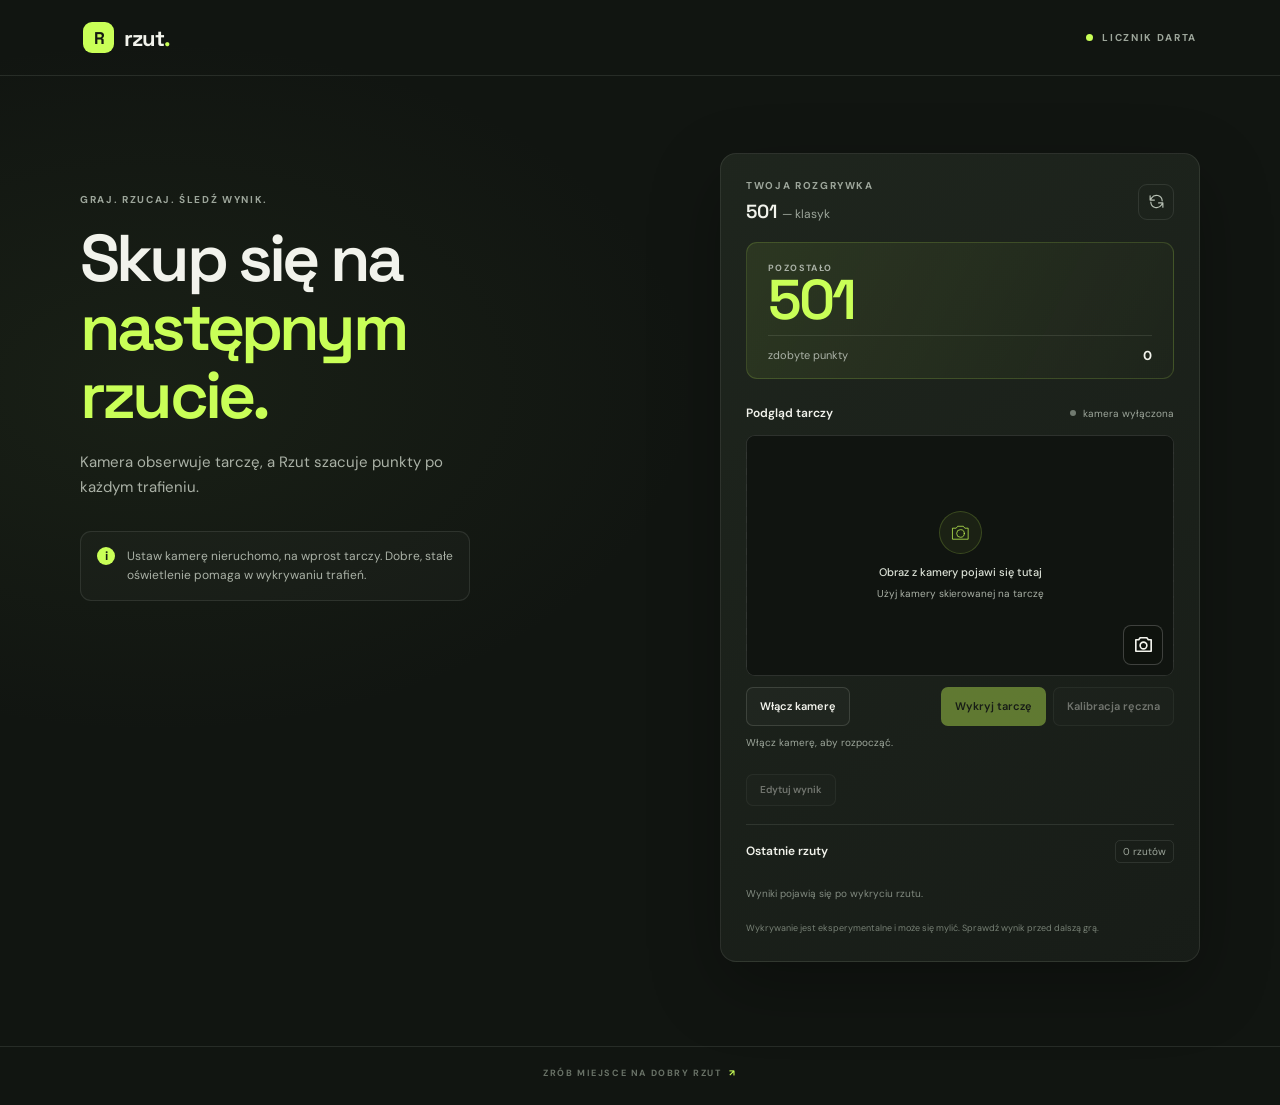
==== commit 603dc8a2: "Add files via upload" ====
--- a/index.html
+++ b/index.html
@@ -76,7 +76,10 @@
         </div>
         <div class="camera-actions">
           <button class="button button-secondary" id="cameraButton" type="button">Włącz kamerę</button>
-          <button class="button button-primary" id="calibrateButton" type="button" disabled>Skalibruj tarczę</button>
+          <div class="calibration-actions">
+            <button class="button button-primary" id="autoCalibrateButton" type="button" disabled>Wykryj tarczę</button>
+            <button class="button button-secondary" id="calibrateButton" type="button" disabled>Kalibracja ręczna</button>
+          </div>
         </div>
         <p class="status-message" id="statusMessage" role="status" aria-live="polite">Włącz kamerę, aby rozpocząć.</p>
         <div class="score-edit">
@@ -114,6 +117,7 @@
       const processCanvas = document.createElement("canvas");
       const processCtx = processCanvas.getContext("2d", { willReadFrequently: true });
       const cameraButton = document.querySelector("#cameraButton");
+      const autoCalibrateButton = document.querySelector("#autoCalibrateButton");
       const calibrateButton = document.querySelector("#calibrateButton");
       const zoomButton = document.querySelector("#zoomButton");
       const zoomPopover = document.querySelector("#zoomPopover");
@@ -139,6 +143,8 @@
       let candidatePoint = null;
       let candidateStartedAt = 0;
       let candidateMissFrames = 0;
+      let statusTimeout = 0;
+      let statusExpiresAt = 0;
       let throws = [];
       let totalThrows = 0;
       let total = 0;
@@ -153,9 +159,21 @@
         zoomValue.textContent = zoomValue.value;
       }
 
-      function setStatus(message, kind = "") {
+      function setStatus(message, kind = "", duration = 0, force = false) {
+        if (!force && duration === 0 && performance.now() < statusExpiresAt) return;
+        window.clearTimeout(statusTimeout);
         statusMessage.textContent = message;
         statusMessage.className = `status-message${kind ? ` ${kind}` : ""}`;
+        statusExpiresAt = duration > 0 ? performance.now() + duration : 0;
+        if (duration > 0) {
+          const expiresAt = statusExpiresAt;
+          statusTimeout = window.setTimeout(() => {
+            if (statusExpiresAt !== expiresAt) return;
+            statusExpiresAt = 0;
+            statusMessage.textContent = "";
+            statusMessage.className = "status-message";
+          }, duration);
+        }
       }
 
       function setCameraStatus(ready) {
@@ -169,7 +187,7 @@
         if (!video.videoWidth || !video.videoHeight) return;
         overlay.width = video.videoWidth;
         overlay.height = video.videoHeight;
-        processCanvas.width = Math.min(480, video.videoWidth);
+        processCanvas.width = Math.min(640, video.videoWidth);
         processCanvas.height = Math.round(processCanvas.width * video.videoHeight / video.videoWidth);
         previousFrame = null;
         baseline = null;
@@ -183,12 +201,96 @@
           ctx.strokeStyle = "rgba(201, 255, 87, .92)";
           ctx.lineWidth = Math.max(2, overlay.width / 450);
           ctx.setLineDash([8, 7]);
+          [1, 0.953, 0.63, 0.582].forEach(factor => {
+            ctx.beginPath();
+            ctx.ellipse(
+              board.x, board.y,
+              board.radiusX * factor, board.radiusY * factor,
+              0, 0, Math.PI * 2
+            );
+            ctx.stroke();
+          });
+          ctx.setLineDash([]);
+          for (let boundary = 0; boundary < 20; boundary++) {
+            const angle = board.topAngle + (boundary - 0.5) * Math.PI / 10;
+            ctx.beginPath();
+            ctx.moveTo(
+              board.x + Math.sin(angle) * board.radiusX * 0.094,
+              board.y - Math.cos(angle) * board.radiusY * 0.094
+            );
+            ctx.lineTo(
+              board.x + Math.sin(angle) * board.radiusX,
+              board.y - Math.cos(angle) * board.radiusY
+            );
+            ctx.stroke();
+          }
+          const t20Start = board.topAngle - Math.PI / 20;
+          const t20End = board.topAngle + Math.PI / 20;
+          ctx.fillStyle = "rgba(255, 54, 54, .12)";
           ctx.beginPath();
-          ctx.arc(board.x, board.y, board.radius, 0, Math.PI * 2);
+          ctx.ellipse(
+            board.x, board.y,
+            board.radiusX * 0.63, board.radiusY * 0.63,
+            0, -Math.PI / 2 + t20Start, -Math.PI / 2 + t20End
+          );
+          ctx.lineTo(
+            board.x + Math.sin(t20End) * board.radiusX * 0.582,
+            board.y - Math.cos(t20End) * board.radiusY * 0.582
+          );
+          ctx.ellipse(
+            board.x, board.y,
+            board.radiusX * 0.582, board.radiusY * 0.582,
+            0, -Math.PI / 2 + t20End, -Math.PI / 2 + t20Start, true
+          );
+          ctx.closePath();
+          ctx.fill();
+
+          ctx.strokeStyle = "rgba(255, 70, 70, .95)";
+          ctx.lineWidth = Math.max(3, overlay.width / 280);
+          for (const angle of [t20Start, t20End]) {
+            ctx.beginPath();
+            ctx.moveTo(
+              board.x + Math.sin(angle) * board.radiusX * 0.582,
+              board.y - Math.cos(angle) * board.radiusY * 0.582
+            );
+            ctx.lineTo(
+              board.x + Math.sin(angle) * board.radiusX * 0.63,
+              board.y - Math.cos(angle) * board.radiusY * 0.63
+            );
+            ctx.stroke();
+          }
+          ctx.beginPath();
+          ctx.ellipse(
+            board.x, board.y,
+            board.radiusX * 0.63, board.radiusY * 0.63,
+            0, -Math.PI / 2 + t20Start, -Math.PI / 2 + t20End
+          );
+          ctx.stroke();
+          ctx.beginPath();
+          ctx.ellipse(
+            board.x, board.y,
+            board.radiusX * 0.582, board.radiusY * 0.582,
+            0, -Math.PI / 2 + t20Start, -Math.PI / 2 + t20End
+          );
+          ctx.stroke();
+
+          ctx.strokeStyle = "rgba(255, 255, 255, .7)";
+          ctx.lineWidth = Math.max(1.5, overlay.width / 600);
+          ctx.setLineDash([6, 6]);
+          ctx.beginPath();
+          ctx.ellipse(
+            board.x, board.y,
+            board.radiusX * 0.094, board.radiusY * 0.094,
+            0, 0, Math.PI * 2
+          );
           ctx.stroke();
           ctx.setLineDash([]);
           ctx.beginPath();
-          ctx.arc(board.x, board.y, Math.max(5, overlay.width / 180), 0, Math.PI * 2);
+          ctx.ellipse(
+            board.x, board.y,
+            board.radiusX * 0.037, board.radiusY * 0.037,
+            0, 0, Math.PI * 2
+          );
           ctx.stroke();
           ctx.restore();
         }
@@ -245,19 +347,20 @@
             return;
           }
           drawBoardGuide();
-          setStatus("3/3: kliknij środek pola 20 (na godzinie 12).");
+          setStatus("3/3: kliknij środek pola T20 (Potrójnego 20).");
         } else {
           const [center, edge, top] = calibrationPoints;
           const radius = Math.hypot(edge.x - center.x, edge.y - center.y);
           board = {
             x: center.x, y: center.y, radius,
+            radiusX: radius, radiusY: radius,
             topAngle: Math.atan2(top.x - center.x, center.y - top.y)
           };
           calibrationStep = -1;
           calibrationPoints = [];
           fitCanvas();
           captureBaseline();
-          setStatus("Gotowe. Rzuć jedną lotkę — wynik zostanie oszacowany automatycznie.", "success");
+          setStatus("Gotowe. Rzuć jedną lotkę — wynik zostanie oszacowany automatycznie.", "success", 2000);
         }
       });
 
@@ -267,7 +370,7 @@
         calibrationPoints = [];
         calibrationStep = 0;
         drawBoardGuide();
-        setStatus("1/3: kliknij środek tarczy w podglądzie.");
+        setStatus("1/3: kliknij środek tarczy w podglądzie.", "", 0, true);
       }
 
       function captureBaseline() {
@@ -281,15 +384,309 @@
         candidateMissFrames = 0;
       }
 
+      function detectBoardCircle() {
+        const width = processCanvas.width;
+        const height = processCanvas.height;
+        if (!width || !height || video.readyState < 2) return null;
+
+        processCtx.drawImage(video, 0, 0, width, height);
+        const { data } = processCtx.getImageData(0, 0, width, height);
+        const gray = new Uint8Array(width * height);
+        const edges = new Uint8Array(width * height);
+        for (let i = 0, p = 0; i < gray.length; i++, p += 4) {
+          gray[i] = Math.round(data[p] * 0.299 + data[p + 1] * 0.587 + data[p + 2] * 0.114);
+        }
+        for (let y = 1; y < height - 1; y++) {
+          for (let x = 1; x < width - 1; x++) {
+            const i = y * width + x;
+            const gx = -gray[i - width - 1] + gray[i - width + 1]
+              - 2 * gray[i - 1] + 2 * gray[i + 1]
+              - gray[i + width - 1] + gray[i + width + 1];
+            const gy = -gray[i - width - 1] - 2 * gray[i - width] - gray[i - width + 1]
+              + gray[i + width - 1] + 2 * gray[i + width] + gray[i + width + 1];
+            edges[i] = Math.min(255, Math.hypot(gx, gy) / 4);
+          }
+        }
+
+        const minDimension = Math.min(width, height);
+        const minRadius = minDimension * 0.18;
+        const maxRadius = minDimension * 0.62;
+        const radii = [];
+        for (let radius = minRadius; radius <= maxRadius; radius += Math.max(3, minDimension * 0.018)) {
+          radii.push(radius);
+        }
+        const ringFactors = [1, 0.94, 0.63, 0.1, 0.094, 0.037];
+        const ringWeights = [0.34, 0.2, 0.18, 0.08, 0.12, 0.08];
+        const angleCount = 32;
+        let best = null;
+        const centerStep = Math.max(4, Math.round(minDimension / 44));
+
+        function edgeAt(x, y) {
+          if (x < 1 || x >= width - 1 || y < 1 || y >= height - 1) return 0;
+          const index = y * width + x;
+          return Math.max(
+            edges[index],
+            edges[index - width],
+            edges[index + width],
+            edges[index - 1],
+            edges[index + 1]
+          );
+        }
+
+        function alternatingRingScore(cx, cy, radiusX, radiusY) {
+          let bestScore = -Infinity;
+          for (let phase = -Math.PI / 20; phase <= Math.PI / 20; phase += Math.PI / 40) {
+            let score = 0;
+            let samples = 0;
+            for (let sector = 0; sector < 20; sector++) {
+              const angle = phase + sector * Math.PI / 10;
+              const x = Math.round(cx + Math.sin(angle) * radiusX * 0.976);
+              const y = Math.round(cy - Math.cos(angle) * radiusY * 0.976);
+              if (x < 0 || x >= width || y < 0 || y >= height) continue;
+              const pixel = (y * width + x) * 4;
+              const red = data[pixel];
+              const green = data[pixel + 1];
+              const blue = data[pixel + 2];
+              const colorSignal = (red - green) / (red + green + blue + 1);
+              score += (sector % 2 === 0 ? 1 : -1) * colorSignal;
+              samples++;
+            }
+            if (samples) bestScore = Math.max(bestScore, score / samples);
+          }
+          return bestScore;
+        }
+
+        function scoreCircle(cx, cy, radius) {
+          let score = 0;
+          for (let ring = 0; ring < ringFactors.length; ring++) {
+            const ringRadius = radius * ringFactors[ring];
+            let ringScore = 0;
+            let visibleSamples = 0;
+            for (let angleIndex = 0; angleIndex < angleCount; angleIndex++) {
+              const angle = angleIndex * Math.PI * 2 / angleCount;
+              const x = Math.round(cx + Math.cos(angle) * ringRadius);
+              const y = Math.round(cy + Math.sin(angle) * ringRadius);
+              if (x < 2 || x >= width - 2 || y < 2 || y >= height - 2) continue;
+              ringScore += edgeAt(x, y);
+              visibleSamples++;
+            }
+            if (ring === 0 && visibleSamples / angleCount < 0.48) return -Infinity;
+            if (visibleSamples) score += ringScore / visibleSamples * ringWeights[ring];
+          }
+
+          let coloredSamples = 0;
+          let colorCount = 0;
+          for (const factor of [0.09, 0.6, 0.615, 0.94, 0.97]) {
+            for (let angleIndex = 0; angleIndex < 20; angleIndex++) {
+              const angle = angleIndex * Math.PI * 2 / 20;
+              const x = Math.round(cx + Math.cos(angle) * radius * factor);
+              const y = Math.round(cy + Math.sin(angle) * radius * factor);
+              if (x < 0 || x >= width || y < 0 || y >= height) continue;
+              const pixel = (y * width + x) * 4;
+              const red = data[pixel];
+              const green = data[pixel + 1];
+              const blue = data[pixel + 2];
+              if ((red > green * 1.35 && red > blue * 1.25 && red > 70)
+                || (green > red * 1.25 && green > blue * 1.12 && green > 65)) {
+                colorCount++;
+              }
+              coloredSamples++;
+            }
+          }
+          const patternScore = alternatingRingScore(cx, cy, radius, radius);
+          return score + (coloredSamples ? colorCount / coloredSamples * 10 : 0)
+            + Math.max(0, patternScore) * 35;
+        }
+
+        for (const radius of radii) {
+          for (let cy = 0; cy < height; cy += centerStep) {
+            for (let cx = 0; cx < width; cx += centerStep) {
+              const score = scoreCircle(cx, cy, radius);
+              if (!best || score > best.score) best = { x: cx, y: cy, radius, score };
+            }
+          }
+        }
+
+        if (!best || best.score < 9) return null;
+
+        const refineStep = Math.max(1, Math.round(centerStep / 3));
+        let refined = best;
+        for (let radius = Math.max(minRadius, best.radius - centerStep);
+          radius <= Math.min(maxRadius, best.radius + centerStep);
+          radius += refineStep) {
+          for (let cy = Math.max(0, best.y - centerStep); cy < Math.min(height, best.y + centerStep); cy += refineStep) {
+            for (let cx = Math.max(0, best.x - centerStep); cx < Math.min(width, best.x + centerStep); cx += refineStep) {
+              const score = scoreCircle(cx, cy, radius);
+              if (score > refined.score) refined = { x: cx, y: cy, radius, score };
+            }
+          }
+        }
+
+        function scoreEllipse(cx, cy, radiusX, radiusY) {
+          let score = 0;
+          for (let ring = 0; ring < ringFactors.length; ring++) {
+            const ringRadiusX = radiusX * ringFactors[ring];
+            const ringRadiusY = radiusY * ringFactors[ring];
+            let ringScore = 0;
+            let visibleSamples = 0;
+            for (let angleIndex = 0; angleIndex < angleCount; angleIndex++) {
+              const angle = angleIndex * Math.PI * 2 / angleCount;
+              const x = Math.round(cx + Math.cos(angle) * ringRadiusX);
+              const y = Math.round(cy + Math.sin(angle) * ringRadiusY);
+              if (x < 2 || x >= width - 2 || y < 2 || y >= height - 2) continue;
+              ringScore += edgeAt(x, y);
+              visibleSamples++;
+            }
+            if (ring === 0 && visibleSamples / angleCount < 0.48) return -Infinity;
+            if (visibleSamples) score += ringScore / visibleSamples * ringWeights[ring];
+          }
+
+          let colorCount = 0;
+          let coloredSamples = 0;
+          for (const factor of [0.09, 0.6, 0.615, 0.94, 0.97]) {
+            for (let angleIndex = 0; angleIndex < 20; angleIndex++) {
+              const angle = angleIndex * Math.PI * 2 / 20;
+              const x = Math.round(cx + Math.cos(angle) * radiusX * factor);
+              const y = Math.round(cy + Math.sin(angle) * radiusY * factor);
+              if (x < 0 || x >= width || y < 0 || y >= height) continue;
+              const pixel = (y * width + x) * 4;
+              const red = data[pixel];
+              const green = data[pixel + 1];
+              const blue = data[pixel + 2];
+              if ((red > green * 1.35 && red > blue * 1.25 && red > 70)
+                || (green > red * 1.25 && green > blue * 1.12 && green > 65)) {
+                colorCount++;
+              }
+              coloredSamples++;
+            }
+          }
+          const patternScore = alternatingRingScore(cx, cy, radiusX, radiusY);
+          return score + (coloredSamples ? colorCount / coloredSamples * 10 : 0)
+            + Math.max(0, patternScore) * 35;
+        }
+
+        const shapeStep = Math.max(1, Math.round(centerStep / 3));
+        let ellipse = {
+          x: refined.x,
+          y: refined.y,
+          radiusX: refined.radius,
+          radiusY: refined.radius,
+          score: scoreEllipse(refined.x, refined.y, refined.radius, refined.radius)
+        };
+        for (let ratioX = 0.7; ratioX <= 1.301; ratioX += 0.03) {
+          for (let ratioY = 0.7; ratioY <= 1.301; ratioY += 0.03) {
+            const radiusX = refined.radius * ratioX;
+            const radiusY = refined.radius * ratioY;
+            for (let cy = Math.max(0, refined.y - centerStep);
+              cy < Math.min(height, refined.y + centerStep);
+              cy += shapeStep) {
+              for (let cx = Math.max(0, refined.x - centerStep);
+                cx < Math.min(width, refined.x + centerStep);
+                cx += shapeStep) {
+                const score = scoreEllipse(cx, cy, radiusX, radiusY);
+                if (score > ellipse.score) ellipse = { x: cx, y: cy, radiusX, radiusY, score };
+              }
+            }
+          }
+        }
+
+        function colorSignal(cx, cy, radiusX, radiusY, angle) {
+          let signal = 0;
+          let samples = 0;
+          for (const radialFactor of [0.962, 0.976, 0.99]) {
+            for (const angleOffset of [-0.08, 0, 0.08]) {
+              const sampleAngle = angle + angleOffset * Math.PI / 10;
+              const x = Math.round(cx + Math.sin(sampleAngle) * radiusX * radialFactor);
+              const y = Math.round(cy - Math.cos(sampleAngle) * radiusY * radialFactor);
+              const pixel = (y * width + x) * 4;
+              const red = data[pixel];
+              const green = data[pixel + 1];
+              const blue = data[pixel + 2];
+              signal += (red - green) / (red + green + blue + 1);
+              samples++;
+            }
+          }
+          return signal / samples;
+        }
+
+        let bestAngle = 0;
+        let bestColorScore = -Infinity;
+        for (let angle = -Math.PI / 20; angle <= Math.PI / 20; angle += Math.PI / 720) {
+          let colorScore = 0;
+          for (let sector = 0; sector < 20; sector++) {
+            const sectorAngle = angle + sector * Math.PI / 10;
+            const expectedColor = sector % 2 === 0 ? 1 : -1;
+            colorScore += expectedColor * colorSignal(ellipse.x, ellipse.y, ellipse.radiusX, ellipse.radiusY, sectorAngle);
+          }
+          if (colorScore > bestColorScore) {
+            bestColorScore = colorScore;
+            bestAngle = angle;
+          }
+        }
+        if (bestColorScore / 20 < 0.08) return null;
+        return {
+          ...ellipse,
+          radius: Math.sqrt(ellipse.radiusX * ellipse.radiusY),
+          topAngle: bestAngle,
+          colorConfidence: bestColorScore / 20
+        };
+      }
+
+      function autoCalibrate() {
+        if (!stream || video.readyState < 2) {
+          setStatus("Poczekaj, aż pojawi się obraz z kamery.", "error", 0, true);
+          return;
+        }
+        autoCalibrateButton.disabled = true;
+        calibrateButton.disabled = true;
+        setStatus("Szukam okrągłej tarczy i jej pierścieni w obrazie…", "", 0, true);
+        requestAnimationFrame(() => {
+          try {
+            const found = detectBoardCircle();
+            if (!found) {
+              setStatus("Nie udało się pewnie znaleźć tarczy. Ustaw ją większą i wyraźniej w kadrze albo użyj kalibracji ręcznej.", "error", 2000);
+              return;
+            }
+            const scaleX = overlay.width / processCanvas.width;
+            const scaleY = overlay.height / processCanvas.height;
+            board = {
+              x: found.x * scaleX,
+              y: found.y * scaleY,
+              radius: found.radius * scaleX,
+              radiusX: found.radiusX * scaleX,
+              radiusY: found.radiusY * scaleY,
+              topAngle: found.topAngle
+            };
+            calibrationPoints = [];
+            calibrationStep = -1;
+            drawBoardGuide();
+            captureBaseline();
+            setStatus("Tarcza i jej obrót wykryte z układu czerwonych oraz zielonych pól. Automatyczna kalibracja gotowa.", "success", 2000);
+          } catch (error) {
+            console.error("Automatyczna kalibracja tarczy nie powiodła się.", error);
+            setStatus("Wystąpił błąd podczas analizy obrazu. Spróbuj kalibracji ręcznej.", "error");
+          } finally {
+            autoCalibrateButton.disabled = !stream;
+            calibrateButton.disabled = !stream;
+          }
+        });
+      }
+
       function getBoardPoint(x, y) {
         const scaleX = processCanvas.width / overlay.width;
         const scaleY = processCanvas.height / overlay.height;
         const cx = board.x * scaleX;
         const cy = board.y * scaleY;
-        const radius = board.radius * scaleX;
+        const radiusX = board.radiusX * scaleX;
+        const radiusY = board.radiusY * scaleY;
         const dx = x - cx;
         const dy = y - cy;
-        return { cx, cy, radius, dx, dy, distance: Math.hypot(dx, dy) };
+        const normalizedX = dx / radiusX;
+        const normalizedY = dy / radiusY;
+        return {
+          cx, cy, radius: Math.min(radiusX, radiusY), radiusX, radiusY, dx, dy,
+          distance: Math.hypot(normalizedX, normalizedY)
+        };
       }
 
       function analyze(current, previous) {
@@ -304,11 +701,13 @@
         const scaleY = h / overlay.height;
         const cx = board.x * scaleX;
         const cy = board.y * scaleY;
-        const radius = board.radius * scaleX;
-        const minX = Math.max(0, Math.floor(cx - radius));
-        const maxX = Math.min(w - 1, Math.ceil(cx + radius));
-        const minY = Math.max(0, Math.floor(cy - radius));
-        const maxY = Math.min(h - 1, Math.ceil(cy + radius));
+        const radiusX = board.radiusX * scaleX;
+        const radiusY = board.radiusY * scaleY;
+        const radius = Math.min(radiusX, radiusY);
+        const minX = Math.max(0, Math.floor(cx - radiusX));
+        const maxX = Math.min(w - 1, Math.ceil(cx + radiusX));
+        const minY = Math.max(0, Math.floor(cy - radiusY));
+        const maxY = Math.min(h - 1, Math.ceil(cy + radiusY));
         let changed = 0;
         let moving = 0;
 
@@ -316,7 +715,7 @@
           for (let x = minX; x <= maxX; x++) {
             const dx = x - cx;
             const dy = y - cy;
-            if (dx * dx + dy * dy > radius * radius) continue;
+            if ((dx / radiusX) ** 2 + (dy / radiusY) ** 2 > 1) continue;
             const i = (y * w + x) * 4;
             const diffBase = Math.max(
               Math.abs(pixels[i] - base[i]),
@@ -339,26 +738,22 @@
         const visited = new Uint8Array(w * h);
         const queue = new Int32Array(w * h);
         let best = null;
-        const maxArea = Math.max(50, Math.PI * radius * radius * 0.1);
+        const maxArea = Math.max(50, Math.PI * radiusX * radiusY * 0.1);
         for (let start = 0; start < mask.length; start++) {
           if (!mask[start] || visited[start]) continue;
           let head = 0;
           let tail = 0;
-          let sumX = 0;
-          let sumY = 0;
           let tipX = 0;
           let tipY = 0;
-          let tipDistance = -Infinity;
+          let tipDistance = Infinity;
           queue[tail++] = start;
           visited[start] = 1;
           while (head < tail) {
             const index = queue[head++];
             const x = index % w;
             const y = Math.floor(index / w);
-            sumX += x;
-            sumY += y;
-            const distanceToCenter = (x - cx) ** 2 + (y - cy) ** 2;
-            if (distanceToCenter > tipDistance) {
+            const distanceToCenter = ((x - cx) / radiusX) ** 2 + ((y - cy) / radiusY) ** 2;
+            if (distanceToCenter < tipDistance) {
               tipDistance = distanceToCenter;
               tipX = x;
               tipY = y;
@@ -385,15 +780,17 @@
       }
 
       function estimateScore(point) {
-        const factor = Math.hypot(point.x - board.x, point.y - board.y) / board.radius;
-        const angle = Math.atan2(point.x - board.x, board.y - point.y);
+        const normalizedX = (point.x - board.x) / board.radiusX;
+        const normalizedY = (point.y - board.y) / board.radiusY;
+        const factor = Math.hypot(normalizedX, normalizedY);
+        const angle = Math.atan2(normalizedX, -normalizedY);
         const relative = (angle - board.topAngle + Math.PI * 2) % (Math.PI * 2);
         const segment = wedges[Math.floor((relative + Math.PI / 20) / (Math.PI / 10)) % 20];
-        if (factor <= 0.016) return { score: 50, label: "BULL", segment };
-        if (factor <= 0.063) return { score: 25, label: "25", segment };
-        if (factor >= 0.94 && factor <= 1.04) return { score: segment * 2, label: `D${segment}`, segment };
-        if (factor >= 0.57 && factor <= 0.63) return { score: segment * 3, label: `T${segment}`, segment };
-        if (factor > 1.04) return { score: 0, label: "MISS", segment };
+        if (factor <= 0.037) return { score: 50, label: "BULL 50", segment };
+        if (factor <= 0.094) return { score: 25, label: "BULL 25", segment };
+        if (factor >= 0.953 && factor <= 1) return { score: segment * 2, label: `D${segment}`, segment };
+        if (factor >= 0.582 && factor <= 0.63) return { score: segment * 3, label: `T${segment}`, segment };
+        if (factor > 1) return { score: 0, label: "MISS", segment };
         return { score: segment, label: String(segment), segment };
       }
 
@@ -508,12 +905,13 @@
           calibrationStep = -1;
           drawBoardGuide();
           setCameraStatus(false);
+          autoCalibrateButton.disabled = true;
           calibrateButton.disabled = true;
-          setStatus("Włącz kamerę, aby rozpocząć.");
+          setStatus("Włącz kamerę, aby rozpocząć.", "", 0, true);
           return;
         }
         if (!navigator.mediaDevices?.getUserMedia) {
-          setStatus("Ta przeglądarka nie udostępnia kamery. Otwórz stronę przez HTTPS lub localhost.", "error");
+          setStatus("Ta przeglądarka nie udostępnia kamery. Otwórz stronę przez HTTPS lub localhost.", "error", 0, true);
           return;
         }
         try {
@@ -522,17 +920,19 @@
           await video.play();
           fitCanvas();
           setCameraStatus(true);
+          autoCalibrateButton.disabled = false;
           calibrateButton.disabled = false;
-          setStatus("Ustaw tarczę w kadrze, a następnie rozpocznij kalibrację.");
+          setStatus("Ustaw tarczę wyraźnie w kadrze i wybierz „Wykryj tarczę”.", "", 0, true);
           animationFrame = requestAnimationFrame(tick);
         } catch (error) {
           stream = null;
           setStatus(error.name === "NotAllowedError"
             ? "Brak zgody na dostęp do kamery. Zezwól przeglądarce na jej użycie."
-            : "Nie udało się uruchomić kamery. Sprawdź, czy jest podłączona i dostępna.", "error");
+            : "Nie udało się uruchomić kamery. Sprawdź, czy jest podłączona i dostępna.", "error", 0, true);
         }
       });
 
+      autoCalibrateButton.addEventListener("click", autoCalibrate);
       calibrateButton.addEventListener("click", beginCalibration);
       editScoreButton.addEventListener("click", () => {
         if (!throws.length) return;
@@ -586,7 +986,7 @@
         document.querySelector("#throwCount").textContent = "0";
         renderThrows();
         if (board) captureBaseline();
-        setStatus(board ? "Wynik wyzerowany. Rzuć następną lotkę." : "Wynik wyzerowany. Włącz i skalibruj kamerę.");
+        setStatus(board ? "Wynik wyzerowany. Rzuć następną lotkę." : "Wynik wyzerowany. Włącz i skalibruj kamerę.", "", 0, true);
       });
 
       window.addEventListener("resize", drawBoardGuide);
--- a/style.css
+++ b/style.css
@@ -466,6 +466,12 @@
   align-items: flex-end;
 }
 
+.calibration-actions {
+  display: flex;
+  justify-content: flex-end;
+  gap: 7px;
+}
+
 .zoom-control {
   width: 150px;
   display: grid;
@@ -714,6 +720,23 @@
     font-size: 10px;
   }
 
+  .camera-actions {
+    flex-wrap: wrap;
+  }
+
+  .camera-actions > #cameraButton {
+    flex: 1;
+  }
+
+  .calibration-actions {
+    flex: 1 1 100%;
+    gap: 5px;
+  }
+
+  .calibration-actions .button {
+    flex: 1;
+  }
+
   .zoom-control {
     width: 140px;
   }
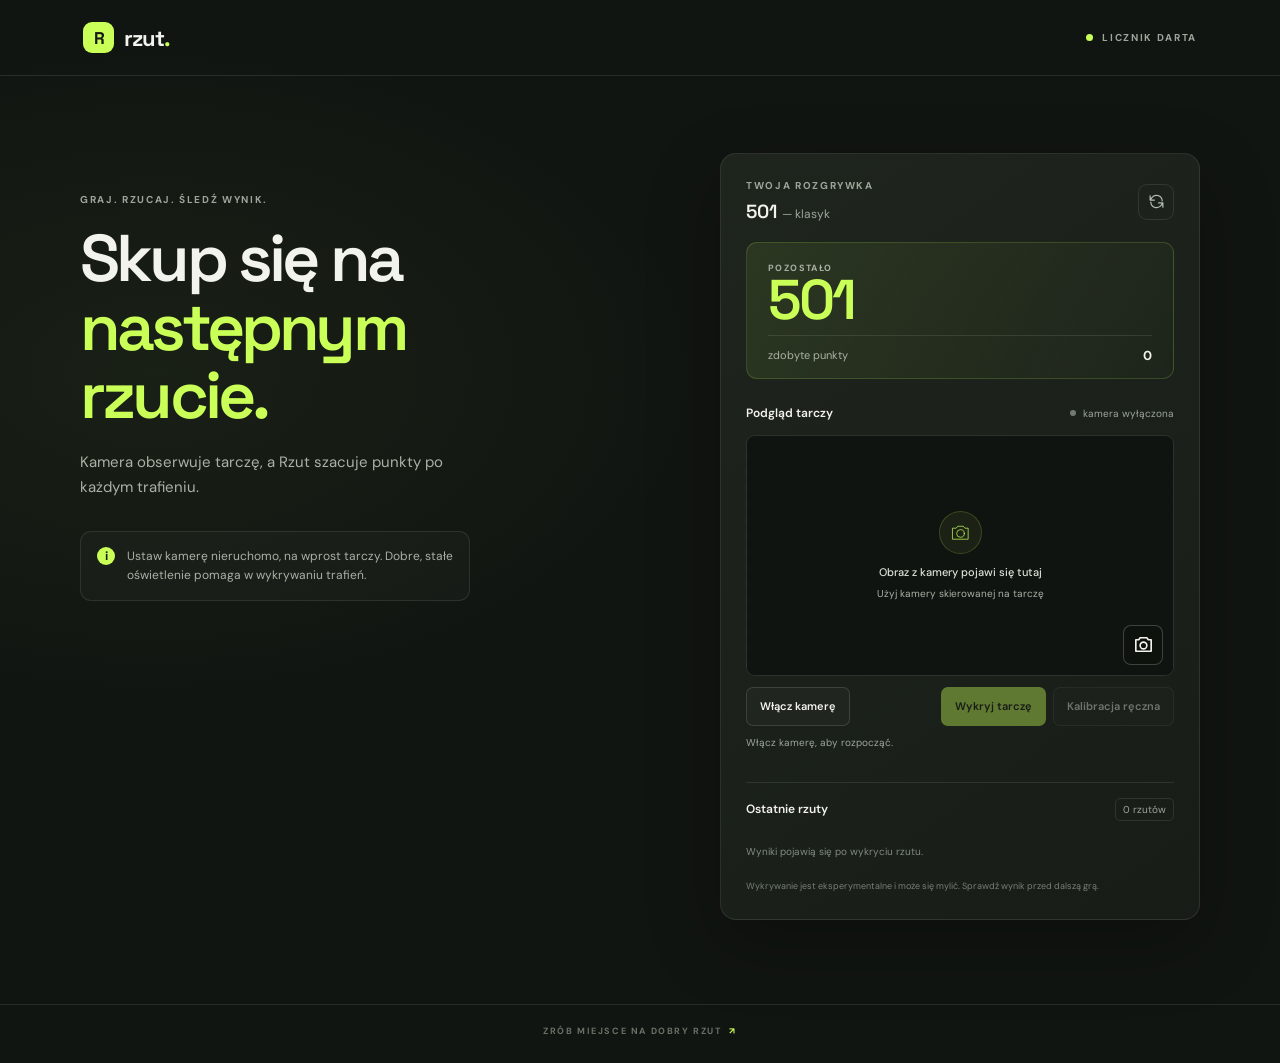
==== commit fe8cf9bb: "Add files via upload" ====
--- a/index.html
+++ b/index.html
@@ -82,17 +82,6 @@
           </div>
         </div>
         <p class="status-message" id="statusMessage" role="status" aria-live="polite">Włącz kamerę, aby rozpocząć.</p>
-        <div class="score-edit">
-          <button class="button button-secondary" id="editScoreButton" type="button" disabled>Edytuj wynik</button>
-          <form class="score-edit-form" id="scoreEditForm" hidden>
-            <label for="scoreEditInput">Nowy wynik ostatniego rzutu</label>
-            <div class="score-edit-controls">
-              <input id="scoreEditInput" type="number" min="0" max="60" step="1" inputmode="numeric" required>
-              <button class="button button-primary" type="submit">Zapisz</button>
-              <button class="button button-secondary" id="cancelEditButton" type="button">Anuluj</button>
-            </div>
-          </form>
-        </div>
       </div>
 
       <div class="history-section">
@@ -127,9 +116,6 @@
       const cameraBadge = document.querySelector("#cameraBadge");
       const placeholder = document.querySelector("#cameraPlaceholder");
       const statusMessage = document.querySelector("#statusMessage");
-      const editScoreButton = document.querySelector("#editScoreButton");
-      const scoreEditForm = document.querySelector("#scoreEditForm");
-      const scoreEditInput = document.querySelector("#scoreEditInput");
       const throwList = document.querySelector("#throwList");
       const wedges = [20, 1, 18, 4, 13, 6, 10, 15, 2, 17, 3, 19, 7, 16, 8, 11, 14, 9, 12, 5];
       let stream = null;
@@ -143,6 +129,7 @@
       let candidatePoint = null;
       let candidateStartedAt = 0;
       let candidateMissFrames = 0;
+      let editingThrowIndex = -1;
       let statusTimeout = 0;
       let statusExpiresAt = 0;
       let throws = [];
@@ -334,33 +321,41 @@
 
         if (calibrationStep === 1) {
           drawBoardGuide();
-          setStatus("2/3: kliknij zewnętrzną krawędź podwójnego pierścienia tarczy.");
+          setStatus("2/4: kliknij środek pola T20 (Potrójnego 20).");
         } else if (calibrationStep === 2) {
-          const [center, edge] = calibrationPoints;
-          const radius = Math.hypot(edge.x - center.x, edge.y - center.y);
+          drawBoardGuide();
+          setStatus("3/4: kliknij lewą zewnętrzną krawędź tarczy.");
+        } else if (calibrationStep === 3) {
+          drawBoardGuide();
+          setStatus("4/4: kliknij prawą zewnętrzną krawędź tarczy.");
+        } else {
+          const [center, t20, leftEdge, rightEdge] = calibrationPoints;
+          const radiusX = Math.abs(rightEdge.x - leftEdge.x) / 2;
+          const distanceT20 = Math.hypot(t20.x - center.x, t20.y - center.y);
+          const radiusY = distanceT20 / 0.606;
           const minRadius = Math.max(4, Math.min(10, Math.min(overlay.width, overlay.height) * 0.005));
-          if (radius < minRadius) {
+
+          if (radiusX < minRadius || radiusY < minRadius) {
             calibrationPoints = [];
             calibrationStep = 0;
             drawBoardGuide();
-            setStatus("Punkty są zbyt blisko. Kliknij ponownie środek, a potem krawędź tarczy dalej od niego.", "error");
+            setStatus("Punkty są zbyt blisko. Kliknij ponownie środek i krawędzie tarczy dalej od niego.", "error");
             return;
           }
-          drawBoardGuide();
-          setStatus("3/3: kliknij środek pola T20 (Potrójnego 20).");
-        } else {
-          const [center, edge, top] = calibrationPoints;
-          const radius = Math.hypot(edge.x - center.x, edge.y - center.y);
+
           board = {
-            x: center.x, y: center.y, radius,
-            radiusX: radius, radiusY: radius,
-            topAngle: Math.atan2(top.x - center.x, center.y - top.y)
+            x: center.x,
+            y: center.y,
+            radius: Math.max(radiusX, radiusY),
+            radiusX,
+            radiusY,
+            topAngle: Math.atan2(t20.x - center.x, center.y - t20.y)
           };
           calibrationStep = -1;
           calibrationPoints = [];
           fitCanvas();
           captureBaseline();
-          setStatus("Gotowe. Rzuć jedną lotkę — wynik zostanie oszacowany automatycznie.", "success", 2000);
+          setStatus("Gotowe. Tarcza jest dopasowana do szerokości i wysokości obrazu.", "success", 2000);
         }
       });
 
@@ -370,7 +365,7 @@
         calibrationPoints = [];
         calibrationStep = 0;
         drawBoardGuide();
-        setStatus("1/3: kliknij środek tarczy w podglądzie.", "", 0, true);
+        setStatus("1/4: kliknij środek tarczy w podglądzie.", "", 0, true);
       }
 
       function captureBaseline() {
@@ -800,8 +795,6 @@
         totalThrows++;
         total += result.score;
         remaining = Math.max(0, remaining - result.score);
-        editScoreButton.disabled = false;
-        scoreEditInput.value = String(result.score);
         document.querySelector("#totalScore").textContent = total;
         document.querySelector("#remainingScore").textContent = remaining;
         document.querySelector("#throwCount").textContent = totalThrows;
@@ -829,10 +822,57 @@
           const time = document.createElement("time");
           time.className = "throw-time";
           time.textContent = item.time.toLocaleTimeString("pl-PL", { hour: "2-digit", minute: "2-digit" });
-          const score = document.createElement("strong");
-          score.className = "throw-score";
-          score.textContent = `+${item.score}`;
-          li.append(number, name, time, score);
+          if (editingThrowIndex === index) {
+            const form = document.createElement("form");
+            form.className = "inline-score-edit";
+            const input = document.createElement("input");
+            input.type = "number";
+            input.min = "0";
+            input.max = "60";
+            input.step = "1";
+            input.value = String(item.score);
+            input.setAttribute("aria-label", "Nowy wynik rzutu");
+            form.append(input);
+
+            form.addEventListener("submit", event => {
+              event.preventDefault();
+              const newScore = Number(input.value);
+              if (!Number.isInteger(newScore) || newScore < 0 || newScore > 60) {
+                input.setCustomValidity("Wpisz wynik od 0 do 60.");
+                input.reportValidity();
+                return;
+              }
+              const oldScore = item.score;
+              item.score = newScore;
+              item.label = "Ręcznie";
+              total += newScore - oldScore;
+              remaining = Math.max(0, 501 - total);
+              editingThrowIndex = -1;
+              document.querySelector("#totalScore").textContent = total;
+              document.querySelector("#remainingScore").textContent = remaining;
+              renderThrows();
+              setStatus(`Zmodyfikowano wynik rzutu na ${newScore} pkt.`, "success");
+            });
+
+            li.append(number, name, time, form);
+          } else {
+            const score = document.createElement("button");
+            score.type = "button";
+            score.className = "throw-score";
+            score.textContent = `+${item.score}`;
+            score.title = "Kliknij, aby zmienić wynik";
+            score.setAttribute("aria-label", `Zmień wynik rzutu ${item.label}, obecnie ${item.score} punktów`);
+            score.addEventListener("click", () => {
+              editingThrowIndex = index;
+              renderThrows();
+              const input = throwList.querySelector(".inline-score-edit input");
+              if (input) {
+                input.focus();
+                input.select();
+              }
+            });
+            li.append(number, name, time, score);
+          }
           throwList.append(li);
         });
       }
@@ -934,38 +974,11 @@
 
       autoCalibrateButton.addEventListener("click", autoCalibrate);
       calibrateButton.addEventListener("click", beginCalibration);
-      editScoreButton.addEventListener("click", () => {
-        if (!throws.length) return;
-        scoreEditInput.value = String(throws[0].score);
-        scoreEditForm.hidden = !scoreEditForm.hidden;
-        if (!scoreEditForm.hidden) scoreEditInput.focus();
-      });
-      scoreEditForm.addEventListener("submit", event => {
-        event.preventDefault();
-        if (!throws.length || !scoreEditForm.reportValidity()) return;
-        const newScore = Number(scoreEditInput.value);
-        if (!Number.isInteger(newScore) || newScore < 0 || newScore > 60) {
-          scoreEditInput.setCustomValidity("Wpisz wynik od 0 do 60.");
-          scoreEditInput.reportValidity();
-          return;
-        }
-        scoreEditInput.setCustomValidity("");
-        const lastThrow = throws[0];
-        total += newScore - lastThrow.score;
-        lastThrow.score = newScore;
-        lastThrow.label = "Ręcznie";
-        remaining = Math.max(0, 501 - total);
-        document.querySelector("#totalScore").textContent = total;
-        document.querySelector("#remainingScore").textContent = remaining;
-        renderThrows();
-        scoreEditForm.hidden = true;
-        setStatus(`Poprawiono wynik ostatniego rzutu na ${newScore} pkt.`, "success");
-      });
-      scoreEditInput.addEventListener("input", () => {
-        scoreEditInput.setCustomValidity("");
-      });
-      document.querySelector("#cancelEditButton").addEventListener("click", () => {
-        scoreEditForm.hidden = true;
+      throwList.addEventListener("keydown", event => {
+        if (event.key === "Escape" && editingThrowIndex >= 0) {
+          editingThrowIndex = -1;
+          renderThrows();
+        }
       });
       zoomButton.addEventListener("click", () => {
         const isOpen = zoomButton.getAttribute("aria-expanded") !== "true";
@@ -979,8 +992,7 @@
         totalThrows = 0;
         total = 0;
         remaining = 501;
-        editScoreButton.disabled = true;
-        scoreEditForm.hidden = true;
+        editingThrowIndex = -1;
         document.querySelector("#totalScore").textContent = "0";
         document.querySelector("#remainingScore").textContent = "501";
         document.querySelector("#throwCount").textContent = "0";
--- a/style.css
+++ b/style.css
@@ -643,8 +643,38 @@
 
 .throw-score {
   justify-self: end;
-  color: var(--lime);
+  padding: 4px 5px;
+  color: var(--lime);
+  border: 0;
+  border-radius: 5px;
+  background: transparent;
   font: 600 13px "Space Grotesk", sans-serif;
+  cursor: pointer;
+}
+
+.throw-score:hover {
+  background: rgba(201, 255, 87, .08);
+}
+
+.inline-score-edit {
+  justify-self: end;
+  width: 58px;
+}
+
+.inline-score-edit input {
+  width: 58px;
+  height: 28px;
+  padding: 0 5px;
+  color: var(--text);
+  border: 1px solid rgba(201, 255, 87, .5);
+  border-radius: 5px;
+  background: var(--background);
+  font: 600 12px "Space Grotesk", sans-serif;
+}
+
+.inline-score-edit input:focus-visible {
+  outline: 2px solid var(--lime);
+  outline-offset: 1px;
 }
 
 .empty-history {
